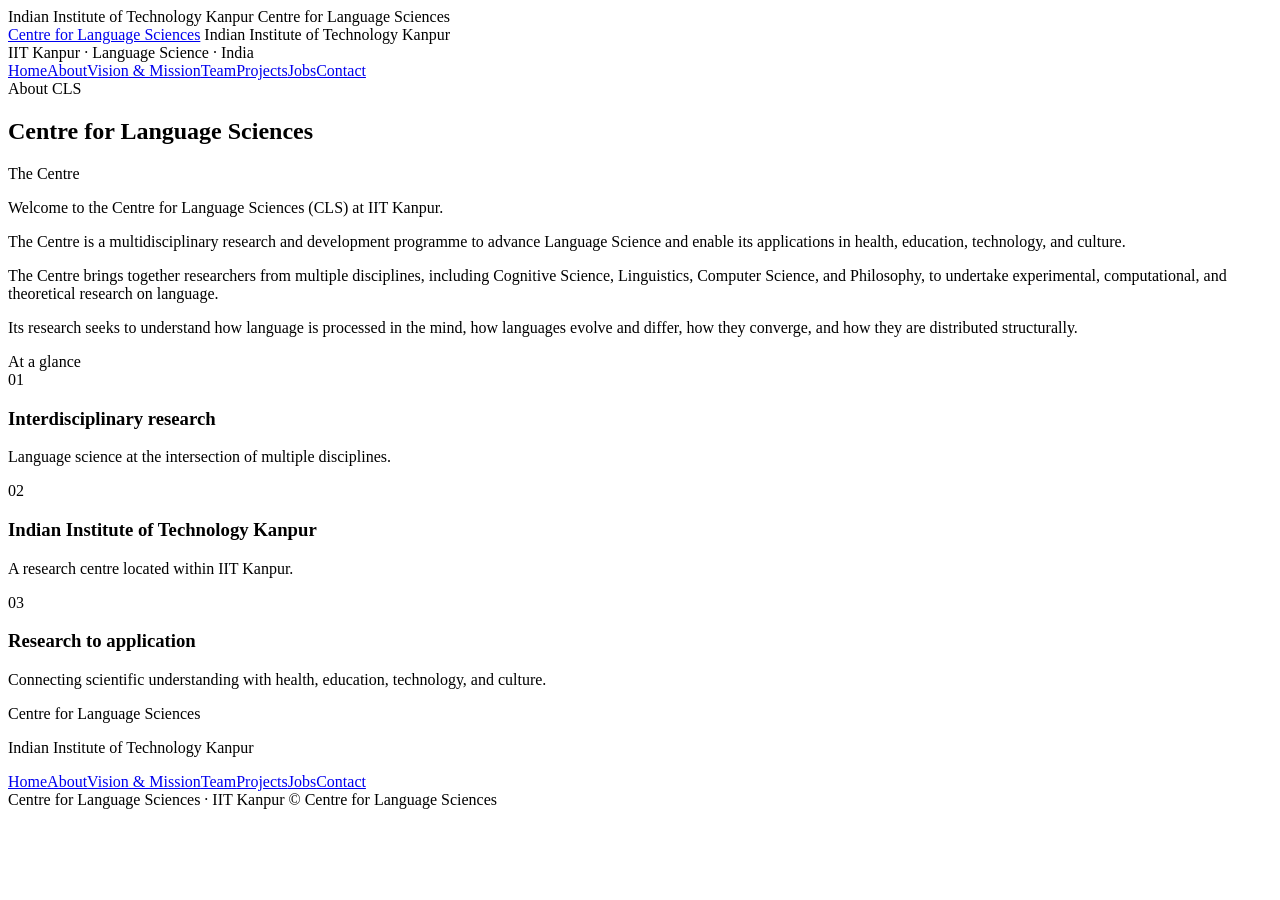
==== about.html @ 7e69c6f4 "Add files via upload" ====
<!doctype html>
<html lang="en">
<head>
<meta charset="utf-8">
<meta name="viewport" content="width=device-width, initial-scale=1">
<title>About | Centre for Language Sciences | IIT Kanpur</title>
<link rel="stylesheet" href="css/style.css">
</head>
<body>
<div class="topline"><div class="container">
<span>Indian Institute of Technology Kanpur</span>
<span>Centre for Language Sciences</span>
</div></div>

<header class="sitehead">
<div class="container brand">
<div>
<a class="brand-name" href="index.html">Centre for Language Sciences</a>
<span class="brand-sub">Indian Institute of Technology Kanpur</span>
</div>
<div class="brand-mark">IIT Kanpur · Language Science · India</div>
</div>
<nav class="nav"><div class="container"><a class="" href="index.html">Home</a><a class="active" href="about.html">About</a><a class="" href="vision-mission.html">Vision & Mission</a><a class="" href="team.html">Team</a><a class="" href="projects.html">Projects</a><a class="" href="jobs.html">Jobs</a><a class="" href="contact.html">Contact</a></div></nav>
</header>

<main>
<section class="page-head"><div class="container">
<div class="kicker">About CLS</div>
<h1>Centre for Language Sciences</h1>
</div></section>
<section class="section"><div class="container grid">
<div class="section-label">The Centre</div>
<div>
<p>Welcome to the Centre for Language Sciences (CLS) at IIT Kanpur.</p>
<p>The Centre is a multidisciplinary research and development programme to advance Language Science and enable its applications in health, education, technology, and culture.</p>
<p>The Centre brings together researchers from multiple disciplines, including Cognitive Science, Linguistics, Computer Science, and Philosophy, to undertake experimental, computational, and theoretical research on language.</p>
<p>Its research seeks to understand how language is processed in the mind, how languages evolve and differ, how they converge, and how they are distributed structurally.</p>
</div>
</div></section>
<section class="section"><div class="container grid">
<div class="section-label">At a glance</div>
<div class="numbered">
<div><span class="n">01</span></div><div><h3>Interdisciplinary research</h3><p>Language science at the intersection of multiple disciplines.</p></div>
<div><span class="n">02</span></div><div><h3>Indian Institute of Technology Kanpur</h3><p>A research centre located within IIT Kanpur.</p></div>
<div><span class="n">03</span></div><div><h3>Research to application</h3><p>Connecting scientific understanding with health, education, technology, and culture.</p></div>
</div>
</div></section>
</main>

<footer class="footer">
<div class="container">
<div class="footer-top">
<div>
<div class="footer-title">Centre for Language Sciences</div>
<p>Indian Institute of Technology Kanpur</p>
</div>
<div class="footer-nav"><a class="" href="index.html">Home</a><a class="active" href="about.html">About</a><a class="" href="vision-mission.html">Vision & Mission</a><a class="" href="team.html">Team</a><a class="" href="projects.html">Projects</a><a class="" href="jobs.html">Jobs</a><a class="" href="contact.html">Contact</a></div>
</div>
<div class="footer-bottom">
<span>Centre for Language Sciences · IIT Kanpur</span>
<span>© Centre for Language Sciences</span>
</div>
</div>
</footer>
</body>
</html>
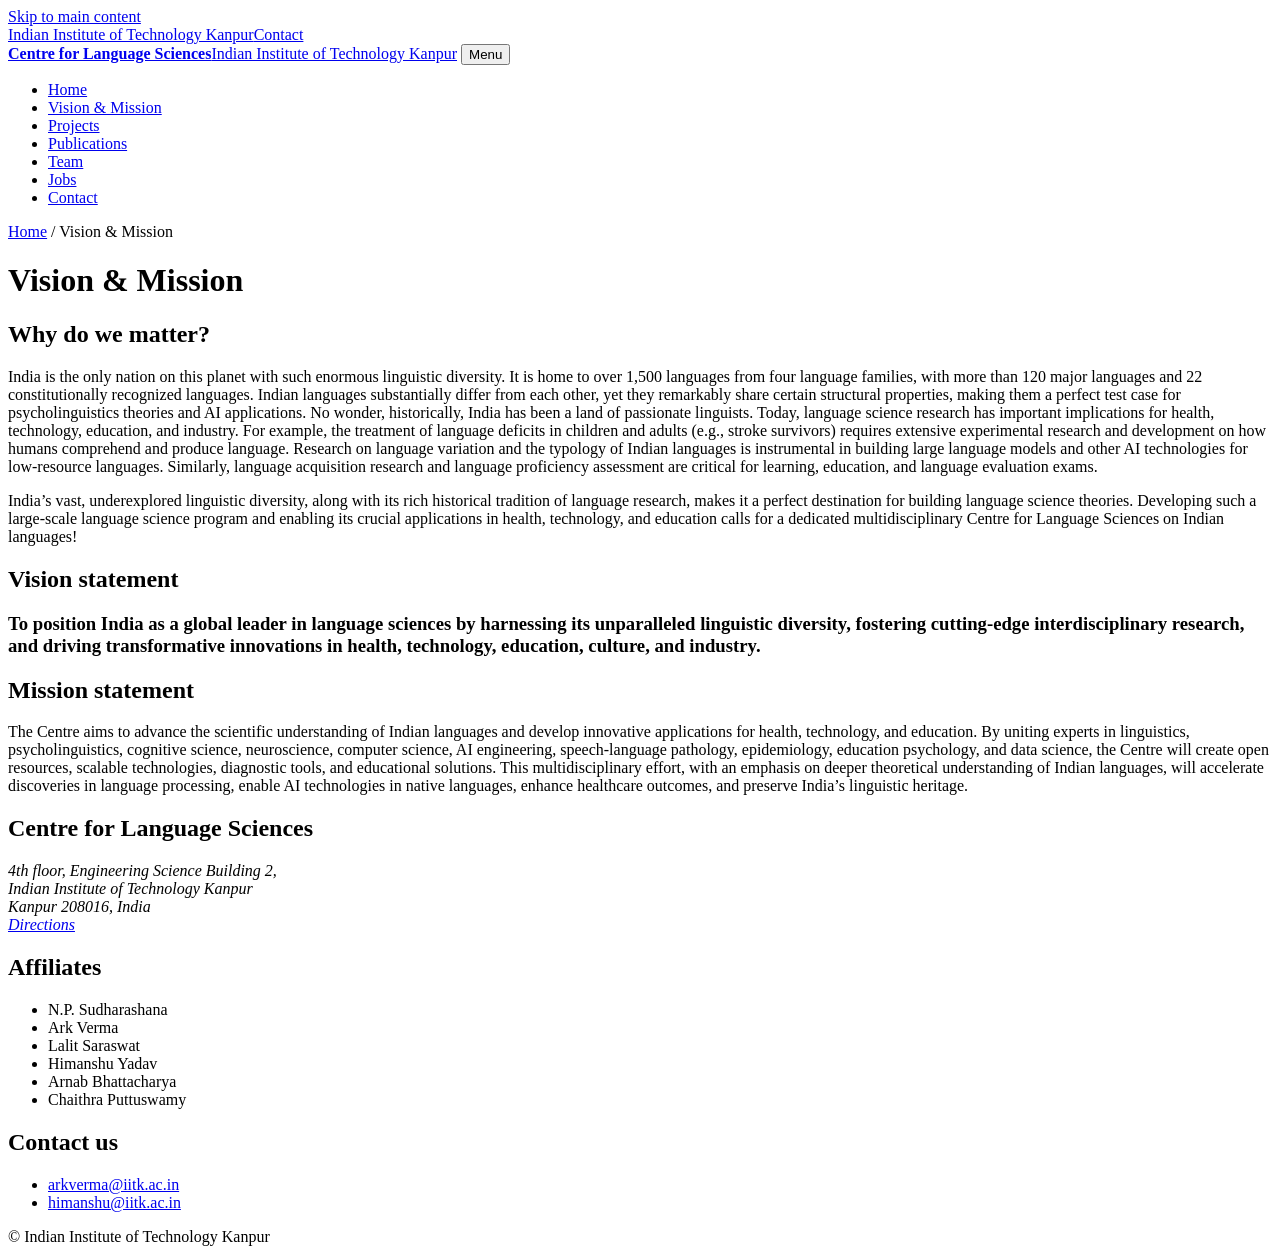
==== commit 95bc3125: "Add files via upload" ====
--- a/about.html
+++ b/about.html
@@ -1,66 +1,18 @@
-<!doctype html>
-<html lang="en">
-<head>
-<meta charset="utf-8">
-<meta name="viewport" content="width=device-width, initial-scale=1">
-<title>About | Centre for Language Sciences | IIT Kanpur</title>
-<link rel="stylesheet" href="css/style.css">
-</head>
-<body>
-<div class="topline"><div class="container">
-<span>Indian Institute of Technology Kanpur</span>
-<span>Centre for Language Sciences</span>
-</div></div>
-
-<header class="sitehead">
-<div class="container brand">
-<div>
-<a class="brand-name" href="index.html">Centre for Language Sciences</a>
-<span class="brand-sub">Indian Institute of Technology Kanpur</span>
-</div>
-<div class="brand-mark">IIT Kanpur · Language Science · India</div>
-</div>
-<nav class="nav"><div class="container"><a class="" href="index.html">Home</a><a class="active" href="about.html">About</a><a class="" href="vision-mission.html">Vision & Mission</a><a class="" href="team.html">Team</a><a class="" href="projects.html">Projects</a><a class="" href="jobs.html">Jobs</a><a class="" href="contact.html">Contact</a></div></nav>
-</header>
-
-<main>
-<section class="page-head"><div class="container">
-<div class="kicker">About CLS</div>
-<h1>Centre for Language Sciences</h1>
-</div></section>
-<section class="section"><div class="container grid">
-<div class="section-label">The Centre</div>
-<div>
-<p>Welcome to the Centre for Language Sciences (CLS) at IIT Kanpur.</p>
-<p>The Centre is a multidisciplinary research and development programme to advance Language Science and enable its applications in health, education, technology, and culture.</p>
-<p>The Centre brings together researchers from multiple disciplines, including Cognitive Science, Linguistics, Computer Science, and Philosophy, to undertake experimental, computational, and theoretical research on language.</p>
-<p>Its research seeks to understand how language is processed in the mind, how languages evolve and differ, how they converge, and how they are distributed structurally.</p>
-</div>
-</div></section>
-<section class="section"><div class="container grid">
-<div class="section-label">At a glance</div>
-<div class="numbered">
-<div><span class="n">01</span></div><div><h3>Interdisciplinary research</h3><p>Language science at the intersection of multiple disciplines.</p></div>
-<div><span class="n">02</span></div><div><h3>Indian Institute of Technology Kanpur</h3><p>A research centre located within IIT Kanpur.</p></div>
-<div><span class="n">03</span></div><div><h3>Research to application</h3><p>Connecting scientific understanding with health, education, technology, and culture.</p></div>
-</div>
-</div></section>
+<!DOCTYPE html>
+<html lang="en"><head><meta charset="utf-8"><meta name="viewport" content="width=device-width, initial-scale=1">
+<title>Vision & Mission | Centre for Language Sciences | IIT Kanpur</title><meta name="description" content="Centre for Language Sciences, IIT Kanpur">
+<link rel="preconnect" href="https://fonts.googleapis.com"><link rel="preconnect" href="https://fonts.gstatic.com" crossorigin><link href="https://fonts.googleapis.com/css2?family=Newsreader:ital,opsz,wght@0,6..72,400;0,6..72,500;0,6..72,600;1,6..72,400&amp;family=Public+Sans:wght@400;500;600&amp;family=Noto+Serif+Devanagari:wght@400&amp;family=Noto+Serif+Bengali:wght@400&amp;family=Noto+Serif+Tamil:wght@400&amp;family=Noto+Serif+Telugu:wght@400&amp;display=swap" rel="stylesheet"><link rel="stylesheet" href="css/style.css"></head><body>
+<a class="skip" href="#main">Skip to main content</a>
+<div class="topbar"><div class="wrap"><a href="https://www.iitk.ac.in" rel="noopener">Indian Institute of Technology Kanpur</a><a href="contact.html">Contact</a></div></div>
+<header class="site"><div class="wrap"><a class="brand" href="index.html"><strong>Centre for Language Sciences</strong><span>Indian Institute of Technology Kanpur</span></a>
+<button class="menu-btn" aria-expanded="false" aria-controls="nav" onclick="var n=document.getElementById('nav');var o=n.classList.toggle('open');this.setAttribute('aria-expanded',o)">Menu</button>
+<nav class="primary" id="nav" aria-label="Primary"><ul><li><a href="index.html">Home</a></li><li><a href="about.html" aria-current="page">Vision & Mission</a></li><li><a href="projects.html">Projects</a></li><li><a href="publications.html">Publications</a></li><li><a href="team.html">Team</a></li><li><a href="jobs.html">Jobs</a></li><li><a href="contact.html">Contact</a></li></ul></nav></div></header>
+<div class="pagehead"><div class="wrap"><p class="crumb"><a href="index.html">Home</a> / Vision & Mission</p><h1>Vision & Mission</h1></div></div><main id="main">
+<section><div class="wrap"><div class="cols"><h2>Why do we matter?</h2><div class="prose"><p>India is the only nation on this planet with such enormous linguistic diversity. It is home to over 1,500 languages from four language families, with more than 120 major languages and 22 constitutionally recognized languages. Indian languages substantially differ from each other, yet they remarkably share certain structural properties, making them a perfect test case for psycholinguistics theories and AI applications. No wonder, historically, India has been a land of passionate linguists. Today, language science research has important implications for health, technology, education, and industry. For example, the treatment of language deficits in children and adults (e.g., stroke survivors) requires extensive experimental research and development on how humans comprehend and produce language. Research on language variation and the typology of Indian languages is instrumental in building large language models and other AI technologies for low-resource languages. Similarly, language acquisition research and language proficiency assessment are critical for learning, education, and language evaluation exams.</p><p>India’s vast, underexplored linguistic diversity, along with its rich historical tradition of language research, makes it a perfect destination for building language science theories. Developing such a large-scale language science program and enabling its crucial applications in health, technology, and education calls for a dedicated multidisciplinary Centre for Language Sciences on Indian languages!</p></div></div></div></section>
+<section><div class="wrap"><div class="cols"><h2>Vision statement</h2><div class="prose"><p><h3>To position India as a global leader in language sciences by harnessing its unparalleled linguistic diversity, fostering cutting-edge interdisciplinary research, and driving transformative innovations in health, technology, education, culture, and industry.</h3></p></div></div></section><section><div class="wrap"><div class="cols"><h2>Mission statement</h2><div class="prose"><p>The Centre aims to advance the scientific understanding of Indian languages and develop innovative applications for health, technology, and education. By uniting experts in linguistics, psycholinguistics, cognitive science, neuroscience, computer science, AI engineering, speech-language pathology, epidemiology, education psychology, and data science, the Centre will create open resources, scalable technologies, diagnostic tools, and educational solutions. This multidisciplinary effort, with an emphasis on deeper theoretical understanding of Indian languages, will accelerate discoveries in language processing, enable AI technologies in native languages, enhance healthcare outcomes, and preserve India’s linguistic heritage.</p></div></div></div></section>
 </main>
-
-<footer class="footer">
-<div class="container">
-<div class="footer-top">
-<div>
-<div class="footer-title">Centre for Language Sciences</div>
-<p>Indian Institute of Technology Kanpur</p>
-</div>
-<div class="footer-nav"><a class="" href="index.html">Home</a><a class="active" href="about.html">About</a><a class="" href="vision-mission.html">Vision & Mission</a><a class="" href="team.html">Team</a><a class="" href="projects.html">Projects</a><a class="" href="jobs.html">Jobs</a><a class="" href="contact.html">Contact</a></div>
-</div>
-<div class="footer-bottom">
-<span>Centre for Language Sciences · IIT Kanpur</span>
-<span>© Centre for Language Sciences</span>
-</div>
-</div>
-</footer>
-</body>
-</html>+<footer class="site"><div class="wrap">
+<div><h2>Centre for Language Sciences</h2><address>4th floor, Engineering Science Building 2,<br>Indian Institute of Technology Kanpur<br>Kanpur 208016, India<br><a href="https://maps.app.goo.gl/w1q9P5pQLy14W9r66" rel="noopener">Directions</a></address></div>
+<div><h2>Affiliates</h2><ul><li>N.P. Sudharashana</li><li>Ark Verma</li><li>Lalit Saraswat</li><li>Himanshu Yadav</li><li>Arnab Bhattacharya</li><li>Chaithra Puttuswamy</li></ul></div>
+<div><h2>Contact us</h2><ul><li><a href="mailto:arkverma@iitk.ac.in">arkverma@iitk.ac.in</a></li><li><a href="mailto:himanshu@iitk.ac.in">himanshu@iitk.ac.in</a></li></ul></div>
+</div><div class="legal"><div class="wrap">&copy; Indian Institute of Technology Kanpur</div></div></footer></body></html>
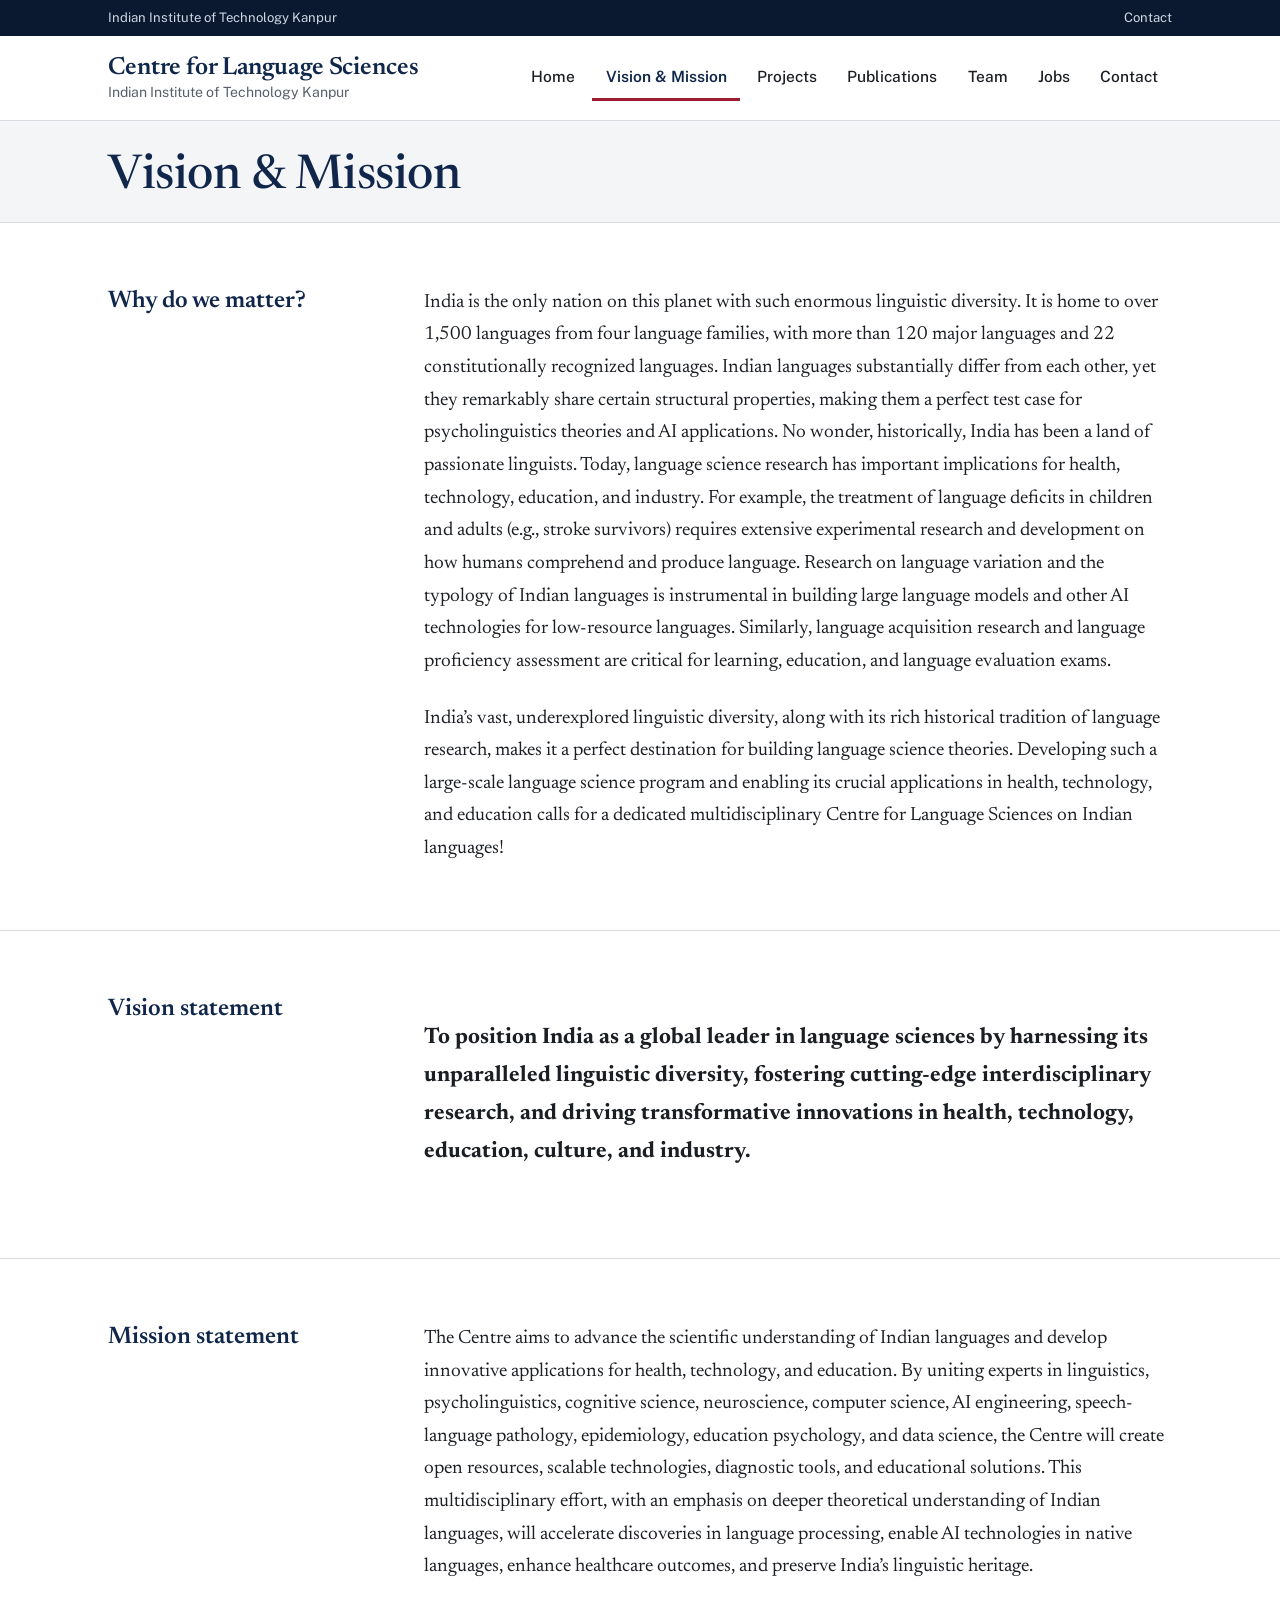
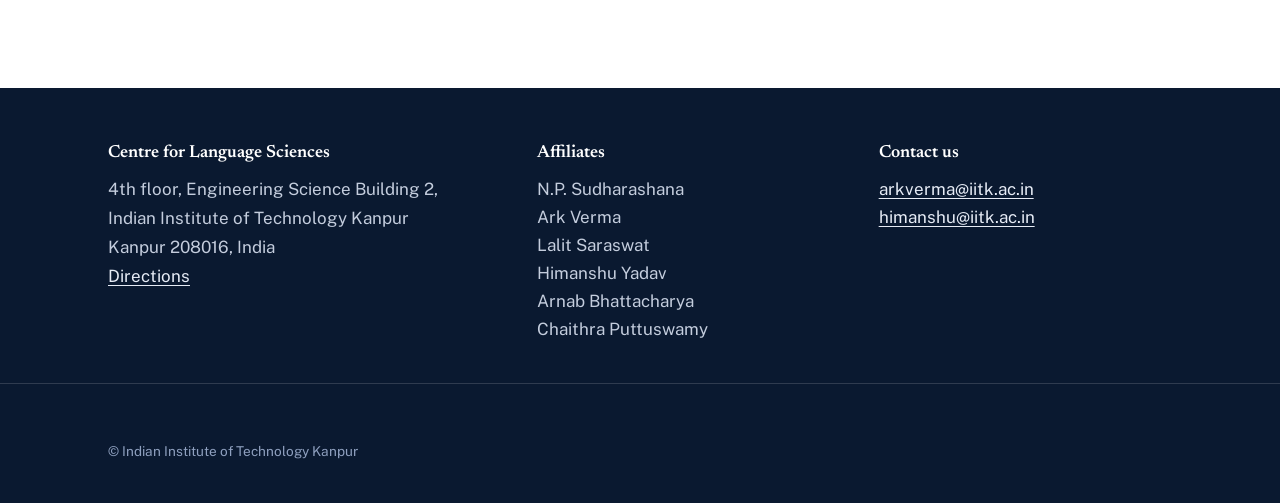
==== commit f173aa5b: "Refactor page head in about.html Removed redundant breadcrumb from the page head and simplified the " ====
--- a/about.html
+++ b/about.html
@@ -7,7 +7,7 @@
 <header class="site"><div class="wrap"><a class="brand" href="index.html"><strong>Centre for Language Sciences</strong><span>Indian Institute of Technology Kanpur</span></a>
 <button class="menu-btn" aria-expanded="false" aria-controls="nav" onclick="var n=document.getElementById('nav');var o=n.classList.toggle('open');this.setAttribute('aria-expanded',o)">Menu</button>
 <nav class="primary" id="nav" aria-label="Primary"><ul><li><a href="index.html">Home</a></li><li><a href="about.html" aria-current="page">Vision & Mission</a></li><li><a href="projects.html">Projects</a></li><li><a href="publications.html">Publications</a></li><li><a href="team.html">Team</a></li><li><a href="jobs.html">Jobs</a></li><li><a href="contact.html">Contact</a></li></ul></nav></div></header>
-<div class="pagehead"><div class="wrap"><p class="crumb"><a href="index.html">Home</a> / Vision & Mission</p><h1>Vision & Mission</h1></div></div><main id="main">
+<div class="pagehead"><div class="wrap"><h1>Vision & Mission</h1></div></div><main id="main">
 <section><div class="wrap"><div class="cols"><h2>Why do we matter?</h2><div class="prose"><p>India is the only nation on this planet with such enormous linguistic diversity. It is home to over 1,500 languages from four language families, with more than 120 major languages and 22 constitutionally recognized languages. Indian languages substantially differ from each other, yet they remarkably share certain structural properties, making them a perfect test case for psycholinguistics theories and AI applications. No wonder, historically, India has been a land of passionate linguists. Today, language science research has important implications for health, technology, education, and industry. For example, the treatment of language deficits in children and adults (e.g., stroke survivors) requires extensive experimental research and development on how humans comprehend and produce language. Research on language variation and the typology of Indian languages is instrumental in building large language models and other AI technologies for low-resource languages. Similarly, language acquisition research and language proficiency assessment are critical for learning, education, and language evaluation exams.</p><p>India’s vast, underexplored linguistic diversity, along with its rich historical tradition of language research, makes it a perfect destination for building language science theories. Developing such a large-scale language science program and enabling its crucial applications in health, technology, and education calls for a dedicated multidisciplinary Centre for Language Sciences on Indian languages!</p></div></div></div></section>
 <section><div class="wrap"><div class="cols"><h2>Vision statement</h2><div class="prose"><p><h3>To position India as a global leader in language sciences by harnessing its unparalleled linguistic diversity, fostering cutting-edge interdisciplinary research, and driving transformative innovations in health, technology, education, culture, and industry.</h3></p></div></div></section><section><div class="wrap"><div class="cols"><h2>Mission statement</h2><div class="prose"><p>The Centre aims to advance the scientific understanding of Indian languages and develop innovative applications for health, technology, and education. By uniting experts in linguistics, psycholinguistics, cognitive science, neuroscience, computer science, AI engineering, speech-language pathology, epidemiology, education psychology, and data science, the Centre will create open resources, scalable technologies, diagnostic tools, and educational solutions. This multidisciplinary effort, with an emphasis on deeper theoretical understanding of Indian languages, will accelerate discoveries in language processing, enable AI technologies in native languages, enhance healthcare outcomes, and preserve India’s linguistic heritage.</p></div></div></div></section>
 </main>
@@ -15,4 +15,4 @@
 <div><h2>Centre for Language Sciences</h2><address>4th floor, Engineering Science Building 2,<br>Indian Institute of Technology Kanpur<br>Kanpur 208016, India<br><a href="https://maps.app.goo.gl/w1q9P5pQLy14W9r66" rel="noopener">Directions</a></address></div>
 <div><h2>Affiliates</h2><ul><li>N.P. Sudharashana</li><li>Ark Verma</li><li>Lalit Saraswat</li><li>Himanshu Yadav</li><li>Arnab Bhattacharya</li><li>Chaithra Puttuswamy</li></ul></div>
 <div><h2>Contact us</h2><ul><li><a href="mailto:arkverma@iitk.ac.in">arkverma@iitk.ac.in</a></li><li><a href="mailto:himanshu@iitk.ac.in">himanshu@iitk.ac.in</a></li></ul></div>
-</div><div class="legal"><div class="wrap">&copy; Indian Institute of Technology Kanpur</div></div></footer></body></html>+</div><div class="legal"><div class="wrap">&copy; Indian Institute of Technology Kanpur</div></div></footer></body></html>
--- a/css/style.css
+++ b/css/style.css
@@ -0,0 +1,98 @@
+:root{
+  --ink:#1b1f24; --muted:#58606b; --navy:#10264a; --navy-2:#0a1930;
+  --crimson:#9b1c2e; --paper:#ffffff; --wash:#f4f5f7; --rule:#d8dce2;
+  --serif:"Newsreader","Source Serif 4",Georgia,"Times New Roman",serif;
+  --sans:"Public Sans","Helvetica Neue",Arial,sans-serif;
+}
+@media (prefers-color-scheme:dark){
+  :root{--ink:#e9ebef;--muted:#a3abb7;--navy:#9db8ee;--navy-2:#0c1220;--crimson:#e0707f;--paper:#10141b;--wash:#171c26;--rule:#2a3140}
+}
+*{box-sizing:border-box}
+html{scroll-behavior:smooth}
+body{margin:0;background:var(--paper);color:var(--ink);font:17px/1.65 var(--sans);-webkit-font-smoothing:antialiased}
+a{color:var(--crimson);text-underline-offset:3px}
+a:hover{color:var(--navy)}
+:focus-visible{outline:3px solid var(--crimson);outline-offset:2px}
+.skip{position:absolute;left:-999px;top:0;background:var(--navy-2);color:#fff;padding:.6rem 1rem;z-index:99}
+.skip:focus{left:0}
+.wrap{max-width:1120px;margin:0 auto;padding:0 28px}
+
+/* Masthead */
+.topbar{background:var(--navy-2);color:#cfd6e4;font-size:.82rem}
+.topbar .wrap{display:flex;justify-content:space-between;gap:1rem;padding-top:.45rem;padding-bottom:.45rem}
+.topbar a{color:#cfd6e4;text-decoration:none}
+.topbar a:hover{color:#fff;text-decoration:underline}
+header.site{background:var(--paper);border-bottom:1px solid var(--rule);position:sticky;top:0;z-index:50}
+header.site .wrap{display:flex;align-items:center;justify-content:space-between;gap:2rem;min-height:84px}
+.brand{text-decoration:none;color:var(--ink);display:block;line-height:1.15}
+.brand strong{display:block;font:600 1.55rem/1.1 var(--serif);letter-spacing:-.005em;color:var(--navy)}
+.brand span{font-size:.88rem;color:var(--muted)}
+nav.primary ul{list-style:none;display:flex;gap:.2rem;margin:0;padding:0}
+nav.primary a{display:block;padding:.55rem .85rem;color:var(--ink);text-decoration:none;font-weight:500;font-size:.97rem;border-bottom:3px solid transparent}
+nav.primary a:hover{color:var(--crimson)}
+nav.primary a[aria-current="page"]{border-bottom-color:var(--crimson);color:var(--navy);font-weight:600}
+.menu-btn{display:none;background:none;border:1px solid var(--rule);color:var(--ink);padding:.5rem .8rem;font:inherit;border-radius:3px;cursor:pointer}
+
+/* Hero */
+.hero{background:var(--navy-2);color:#f1f3f8;position:relative;overflow:hidden}
+.hero .wrap{padding-top:88px;padding-bottom:88px;display:grid;grid-template-columns:1.25fr .75fr;gap:56px;align-items:end}
+.hero h1{font:500 clamp(2.4rem,5.2vw,4.1rem)/1.05 var(--serif);margin:0 0 1.3rem;letter-spacing:-.015em}
+.hero p.lede{font-size:1.15rem;max-width:34em;color:#c9d1e2;margin:0 0 1.8rem}
+.hero .inst{font-size:1rem;color:#9fb0cf;margin:0 0 1.2rem}
+.scripts{list-style:none;margin:0;padding:0;border-left:1px solid rgba(255,255,255,.25)}
+.scripts li{padding:.55rem 0 .55rem 1.4rem;font:400 2rem/1.25 var(--serif);color:#fff;display:flex;justify-content:space-between;align-items:baseline;gap:1rem}
+.scripts li small{font:400 .82rem var(--sans);color:#9fb0cf}
+.btn{display:inline-block;background:var(--crimson);color:#fff;text-decoration:none;font-weight:600;padding:.8rem 1.4rem;border-radius:2px}
+.btn:hover{background:#fff;color:var(--navy-2)}
+.btn.ghost{background:transparent;border:1px solid var(--crimson);color:var(--crimson)}
+.btn.ghost:hover{background:var(--crimson);color:#fff}
+
+/* Page head */
+.pagehead{background:var(--wash);border-bottom:1px solid var(--rule)}
+.pagehead .wrap{padding-top:30px;padding-bottom:18px}
+.pagehead h1{font:500 clamp(2rem,4vw,3rem)/1.1 var(--serif);margin:0;color:var(--navy);letter-spacing:-.01em}
+.crumb{font-size:.9rem;color:var(--muted);margin:0 0 .8rem}
+.crumb a{color:var(--muted)}
+
+/* Content */
+main section{padding:64px 0}
+main section+section{border-top:1px solid var(--rule)}
+.cols{display:grid;grid-template-columns:260px 1fr;gap:56px}
+.cols>h2{font:600 1.5rem/1.2 var(--serif);margin:0;color:var(--navy)}
+.prose{max-width:44em;font-family:var(--serif);font-size:1.2rem;line-height:1.7}
+.prose p{margin:0 0 1.25em}
+.prose p:last-child{margin-bottom:0}
+.statement{font:400 clamp(1.4rem,2.6vw,1.85rem)/1.45 var(--serif);max-width:32em;margin:0;color:var(--ink)}
+
+.cards{display:grid;grid-template-columns:repeat(3,1fr);border-top:1px solid var(--rule);border-left:1px solid var(--rule)}
+.cards a{display:block;padding:32px 28px 36px;border-right:1px solid var(--rule);border-bottom:1px solid var(--rule);text-decoration:none;color:var(--ink);transition:background .15s}
+.cards a:hover{background:var(--wash)}
+.cards h3{font:600 1.3rem/1.2 var(--serif);margin:0 0 .5rem;color:var(--navy)}
+.cards p{margin:0;color:var(--muted);font-size:.97rem}
+
+.people{list-style:none;margin:0;padding:0;display:grid;grid-template-columns:repeat(3,1fr);gap:0;border-top:1px solid var(--rule)}
+.people li{padding:22px 0;border-bottom:1px solid var(--rule);font:500 1.25rem var(--serif);color:var(--navy)}
+.people li span{display:block;font:400 .9rem var(--sans);color:var(--muted)}
+.notice{border-left:3px solid var(--crimson);background:var(--wash);padding:1.1rem 1.4rem;max-width:44em}
+.notice p{margin:0}
+
+/* Footer */
+footer.site{background:var(--navy-2);color:#c4cddd;margin-top:40px}
+footer.site .wrap{display:grid;grid-template-columns:1.3fr 1fr 1fr;gap:48px;padding-top:56px;padding-bottom:40px}
+footer.site h2{font:600 1.1rem var(--serif);color:#fff;margin:0 0 .8rem}
+footer.site a{color:#e6ebf5}
+footer.site address{font-style:normal;line-height:1.7}
+footer.site ul{list-style:none;margin:0;padding:0}
+.legal{border-top:1px solid rgba(255,255,255,.15);font-size:.85rem;color:#8fa0bf}
+.legal .wrap{display:block;padding-top:18px;padding-bottom:22px}
+
+@media (max-width:900px){
+  .hero .wrap,.cols,footer.site .wrap{grid-template-columns:1fr;gap:28px}
+  .cards,.people{grid-template-columns:1fr}
+  .menu-btn{display:block}
+  nav.primary{display:none;position:absolute;left:0;right:0;top:100%;background:var(--paper);border-bottom:1px solid var(--rule)}
+  nav.primary.open{display:block}
+  nav.primary ul{flex-direction:column;padding:.5rem 28px 1rem}
+  header.site .wrap{position:relative}
+}
+@media (prefers-reduced-motion:reduce){html{scroll-behavior:auto}*{transition:none!important}}
